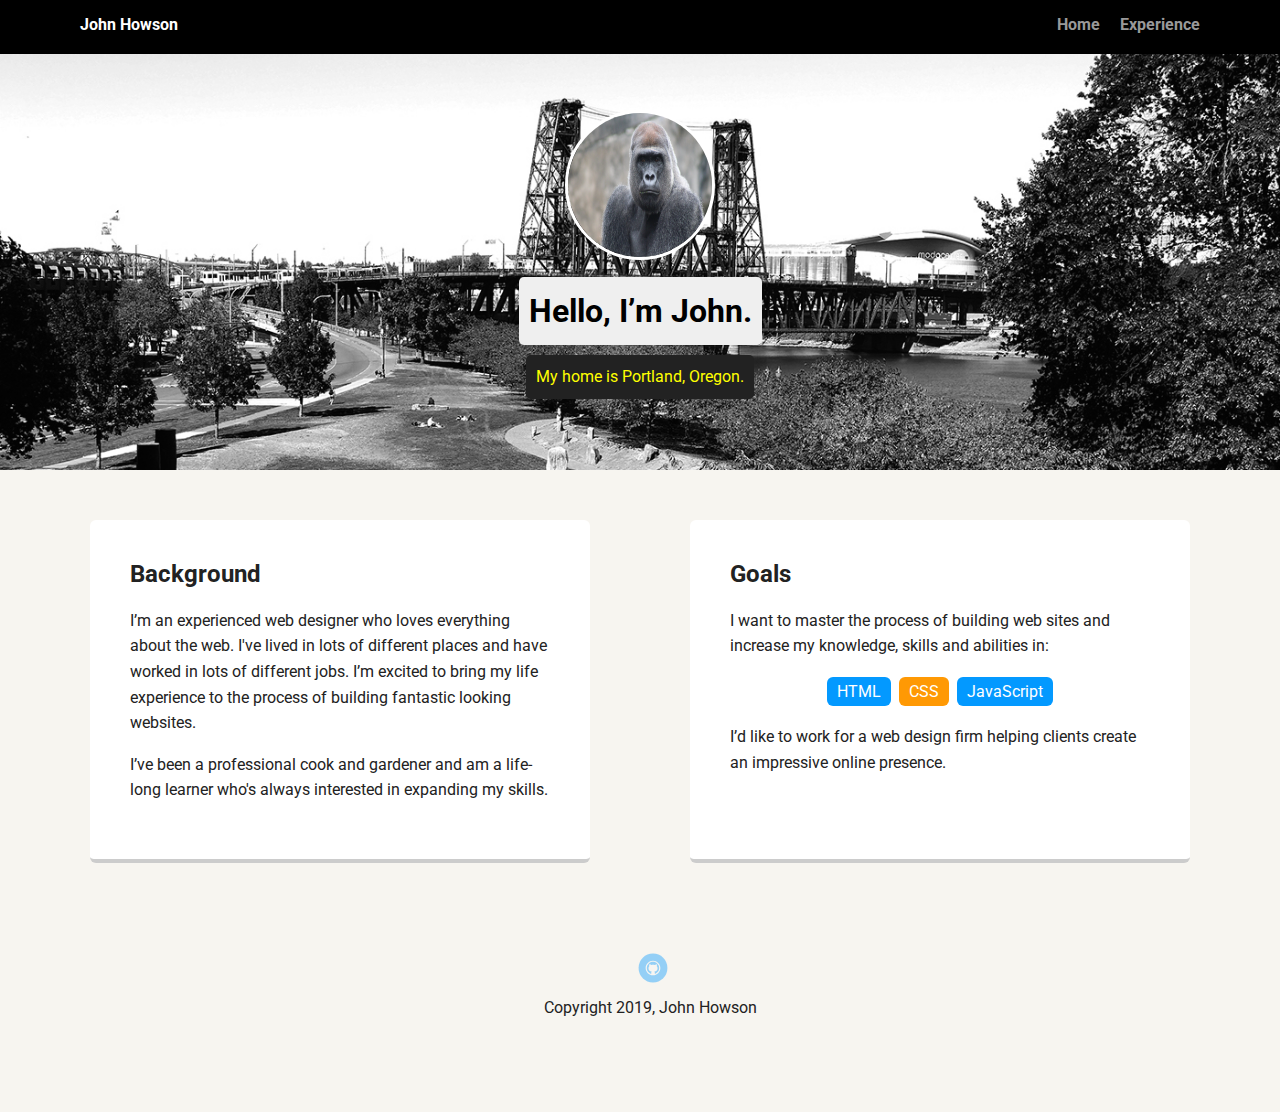
==== index.html @ 0cada2d2 "Updated experience.html" ====
<!doctype html>
<html lang="en">
<head>
  <meta charset="utf-8">
  <title>John Howson's Profile</title>
  <meta name="viewport" content="width=device-width, initial-scale=1.0">
  <link rel="stylesheet" href="styles.css">
  <link href="https://fonts.googleapis.com/css?family=Muli%7CRoboto:400,300,500,700,900" rel="stylesheet"></head>
  <body>

    <div class="main-nav">
        <ul class="nav">
          <li class="name">John Howson</li>
          <li><a href="index.html">Home</a></li>
          <li><a href="experience.html">Experience</a></li>
        </ul>
    </div>

    <header>
      <img src="images/me.jpg" alt="Gorilla Man" class="profile-image">
      <h1 class="tag name">Hello, I’m John.</h1>
      <p class="tag location">My home is Portland, Oregon.</p>
    </header>

    <main class="flex">
      <div class="card">
        <h2>Background</h2>
        <p>I’m an experienced web designer who loves everything about the web. I've lived in lots of different places and have worked in lots of different jobs. I’m excited to bring my life experience to the process of building fantastic looking websites.</p>
        <p>I’ve been a professional cook and gardener and am a life-long learner who's always interested in expanding my skills.</p>
      </div> 

      <div class="card">
        <h2>Goals</h2>
        <p>I want to master the process of building web sites and increase my knowledge, skills and abilities in:</p>
        <ul class="skills">
          <li>HTML</li>
          <li>CSS</li>
          <li>JavaScript</li>
        </ul>
        <p>I’d like to work for a web design firm helping clients create an impressive online presence.</p>
      </div> 

    </main>
    <footer>
      <ul>
        <!--<li><a href="#" class="social twitter">Twitter</a></li>
        <li><a href="#" class="social linkedin">LinkedIn</a></li>-->
        <li><a href="https://github.com/howsonjohn/" class="social github">Github</a></li>
      </ul>
      <p class="copyright">Copyright 2019, John Howson</p>
    </footer>
  </body>
  </html>
---- styles.css ----
/* Global Layout Set-up */
* { 
  box-sizing: border-box;
}
  
body {
  margin: 0;
  padding: 0;
  text-align: center;
  font-family: 'Roboto', sans-serif;
  color: #222;
  background: #f7f5f0;
}
/* Link Styles */

a {
  text-decoration: none;
  color: #999;
}
a:hover {
  color: #6633ff;
}

/* Section Styles */

.main-nav {
  width: 100%;
  background: black;
  min-height: 30px;
  padding: 10px;
  position: fixed;
  text-align: center;
}
.nav {
  display: flex;
  justify-content: space-around;
  font-weight: 700;
  list-style-type: none;
  margin: 0 auto;
  padding: 0;
}

.nav .name {
    display: block;
    margin-right: auto;
    color: white;
}
.nav li {
  padding: 5px 10px 10px 10px;
}
.nav a {
  transition: all .5s;
}
.nav a:hover {
  color: white
}

header {
  text-align: center;
  background: url('images/portland.jpg') no-repeat top center ;
  background-size: cover;
  overflow: hidden;
  padding-top: 60px;
}
header {
  line-height: 1.5;
}
header .profile-image {
  margin-top: 50px;
  width: 150px;
  height: 150px;
  border-radius: 50%;
  border: 3px solid white;
  transition: all .5s;
}
header .profile-image:hover {
  transform: scale(1.2) rotate(5deg);
}
.tag {
  background-color: #efefef;
  color: black;
  padding: 10px;
  border-radius: 5px;
  display: table;
  margin: 10px auto;
} 
.location {
  background-color: #222;
  color: yellow;
}
.card {
  margin: 30px;
  padding: 20px 40px 40px;
  max-width: 500px;
  text-align: left;
  background: #fff;
  border-bottom: 4px solid #ccc;
  border-radius: 6px;
  transition: all .5s;
}
.card:hover {
  border-color: #ff99ff;
}

ul.skills {
  padding: 0;
  text-align: center;
}

.skills li {
  border-radius: 6px;
  display: inline-block;
  background: #ff9904;
  color: white;
  padding: 5px 10px;
  margin: 2px;
}

.skills li:nth-child(odd) {
  background: #0399ff;
}

footer {
  width: 100%;
  min-height: 30px;
  padding: 20px 0 40px 20px;
}

footer .copyright {
  top: -8px;
  font-size: .75em;
}

footer ul {
  list-style-type: none;
  margin: 0;
  padding: 0;
}

footer ul li {
  display: inline-block;
}

a.social {
  display: inline-block;
  text-indent: -9999px;
  margin-left: 5px;
  width: 30px;
  height: 30px;
  background-size: 30px 30px;
  opacity: .4;
  transition: all .5s;
}
a.twitter {
  background-image: url(images/twitter.svg);
}
a.linkedin {
  background-image: url(images/linkedin.svg);
}
a.github {
  background-image: url(images/github.svg);
}
a.social:hover {
  opacity: 1;
}
.clearfix {
  clear: both;
}

/* Styles for larger screens */
@media screen and (min-width: 720px) {
  
  .flex {
      display: -ms-flexbox;      /* TWEENER - IE 10 */
      display: flex; 
      max-width: 1200px;
      -ms-flex-pack: distribute;
      justify-content: space-around;
      margin: 0 auto;
  }

  header {
    min-height: 470px;
  }

  .nav {
    max-width: 1200px;
    padding: 0 30px;
  }


  main {
    padding-top: 20px;
  }

  main p {
    line-height: 1.6em;
  }

  footer {
    font-size: 1.3em;
    max-width: 1200px;
    margin: 40px auto;
  }

}
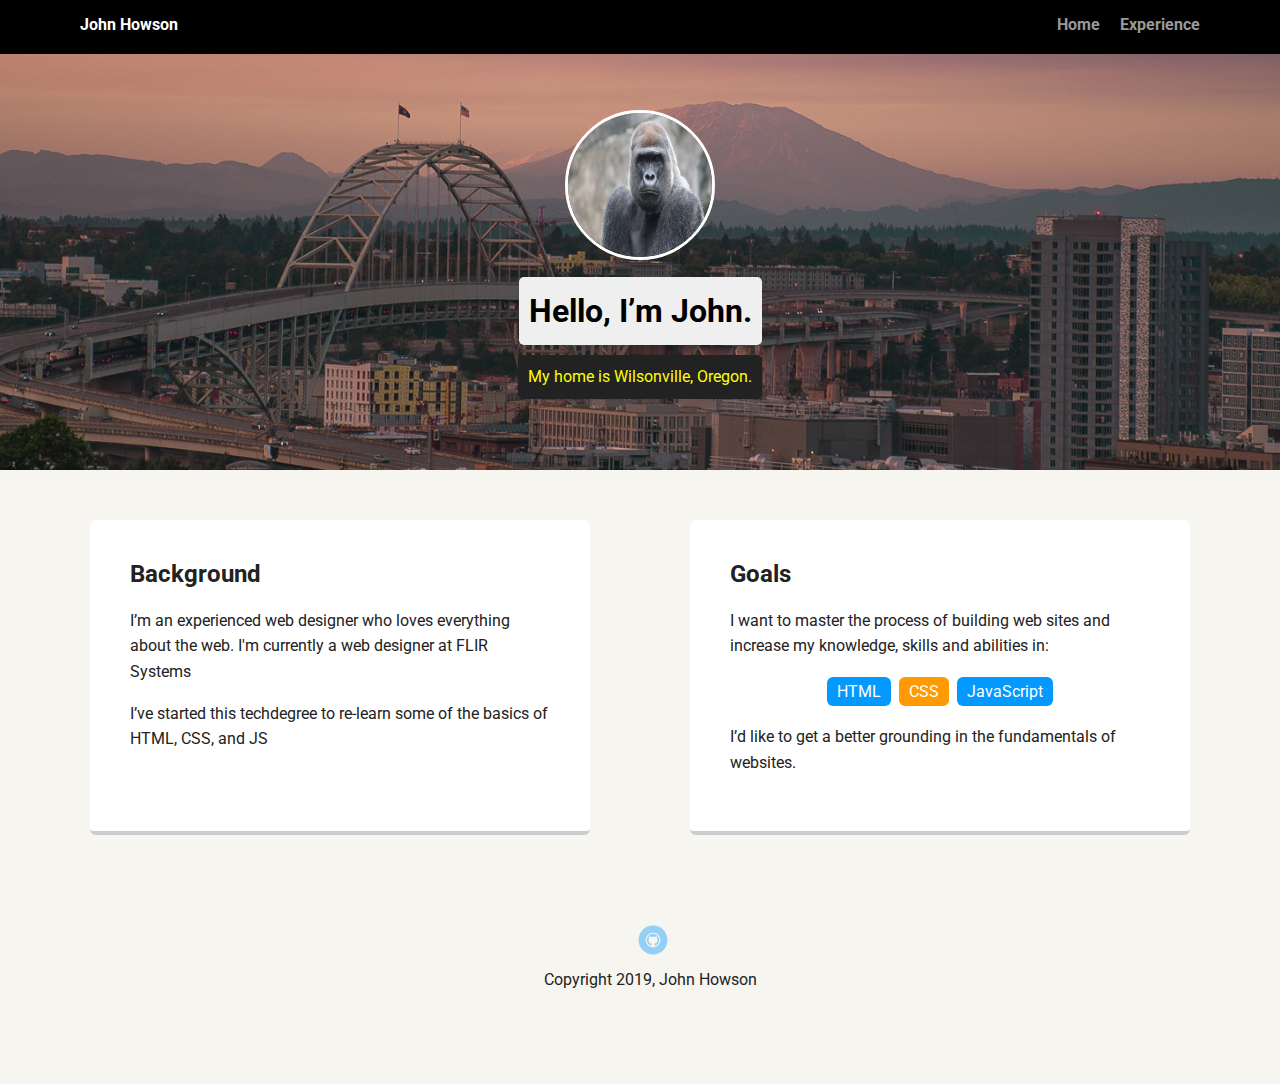
==== commit d565ecfa: "fixed images" ====
--- a/index.html
+++ b/index.html
@@ -19,14 +19,14 @@
     <header>
       <img src="images/me.jpg" alt="Gorilla Man" class="profile-image">
       <h1 class="tag name">Hello, I’m John.</h1>
-      <p class="tag location">My home is Portland, Oregon.</p>
+      <p class="tag location">My home is Wilsonville, Oregon.</p>
     </header>
 
     <main class="flex">
       <div class="card">
         <h2>Background</h2>
-        <p>I’m an experienced web designer who loves everything about the web. I've lived in lots of different places and have worked in lots of different jobs. I’m excited to bring my life experience to the process of building fantastic looking websites.</p>
-        <p>I’ve been a professional cook and gardener and am a life-long learner who's always interested in expanding my skills.</p>
+        <p>I’m an experienced web designer who loves everything about the web. I'm currently a web designer at FLIR Systems</p>
+        <p>I’ve started this techdegree to re-learn some of the basics of HTML, CSS, and JS</p>
       </div> 
 
       <div class="card">
@@ -37,7 +37,7 @@
           <li>CSS</li>
           <li>JavaScript</li>
         </ul>
-        <p>I’d like to work for a web design firm helping clients create an impressive online presence.</p>
+        <p>I’d like to get a better grounding in the fundamentals of websites.</p>
       </div> 
 
     </main>
--- a/styles.css
+++ b/styles.css
@@ -57,7 +57,7 @@
 
 header {
   text-align: center;
-  background: url('images/portland.jpg') no-repeat top center ;
+  background: url('images/home.jpg') no-repeat top center ;
   background-size: cover;
   overflow: hidden;
   padding-top: 60px;
